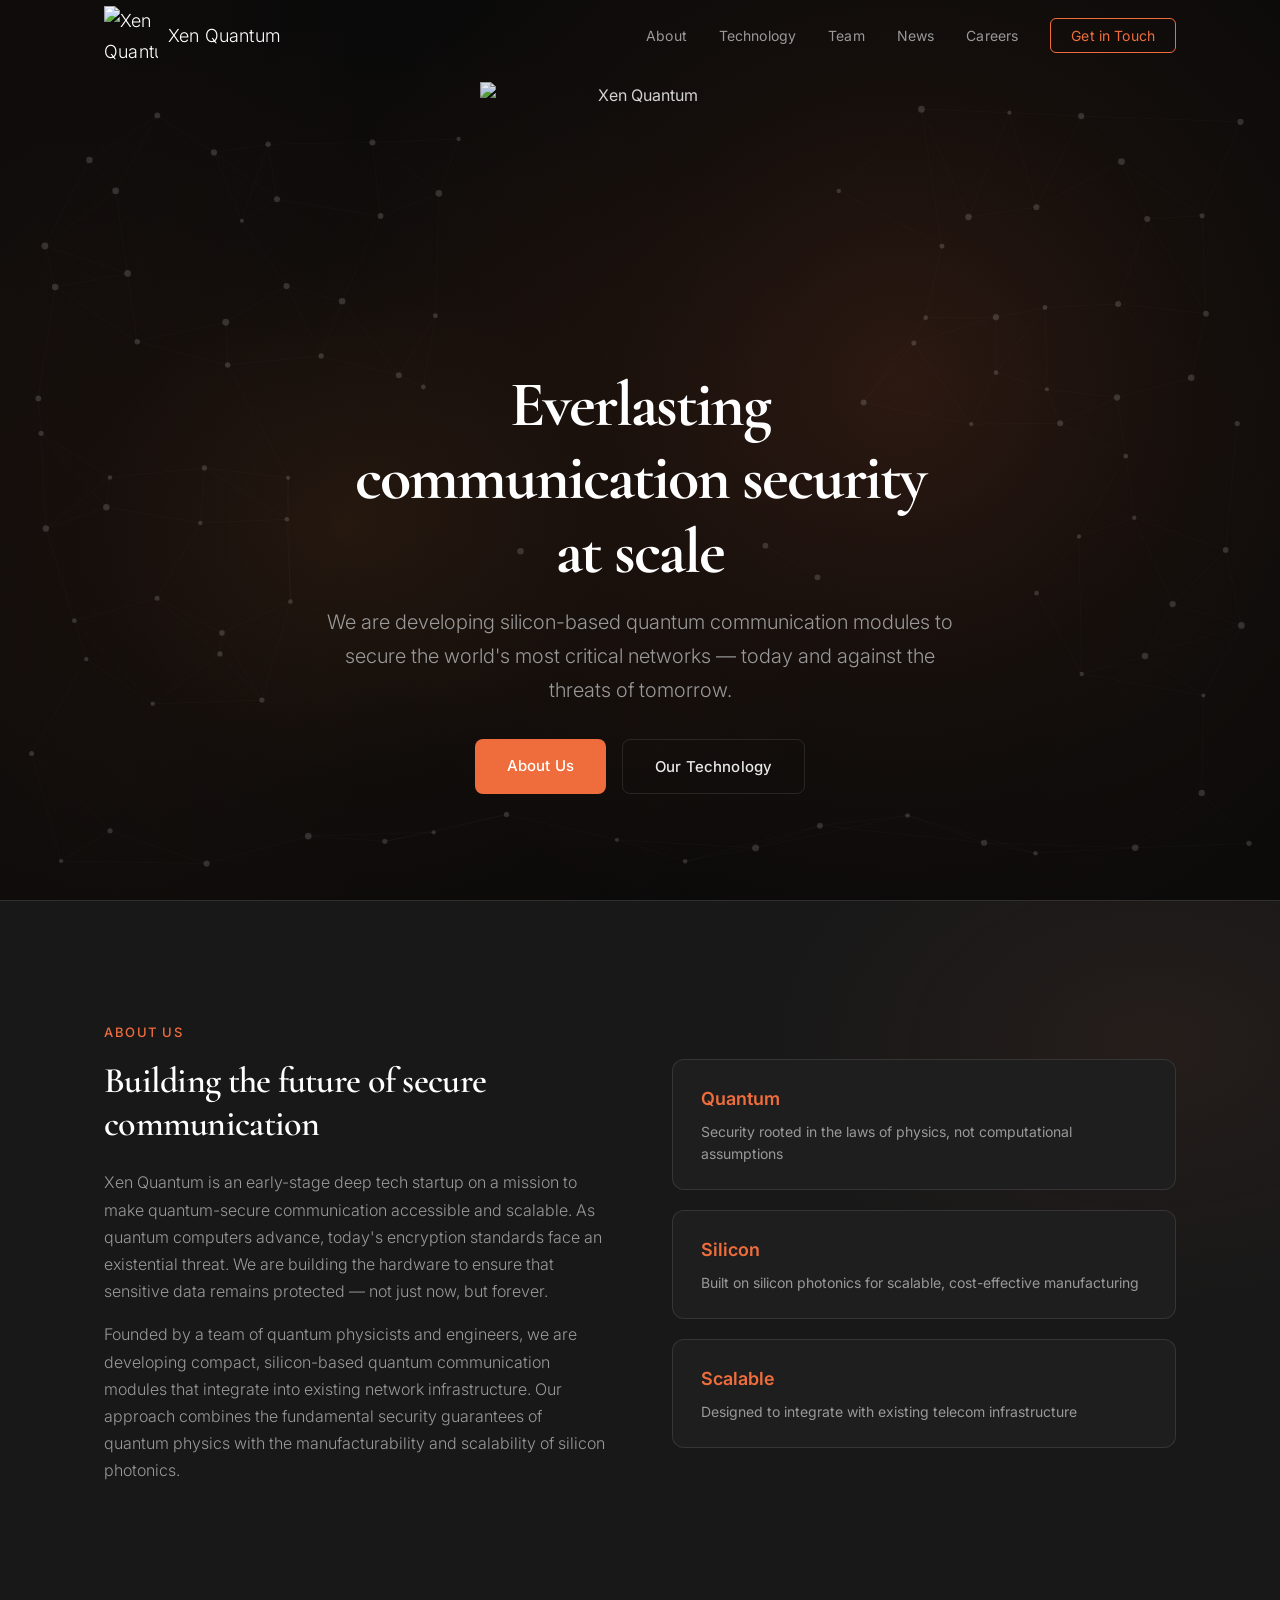
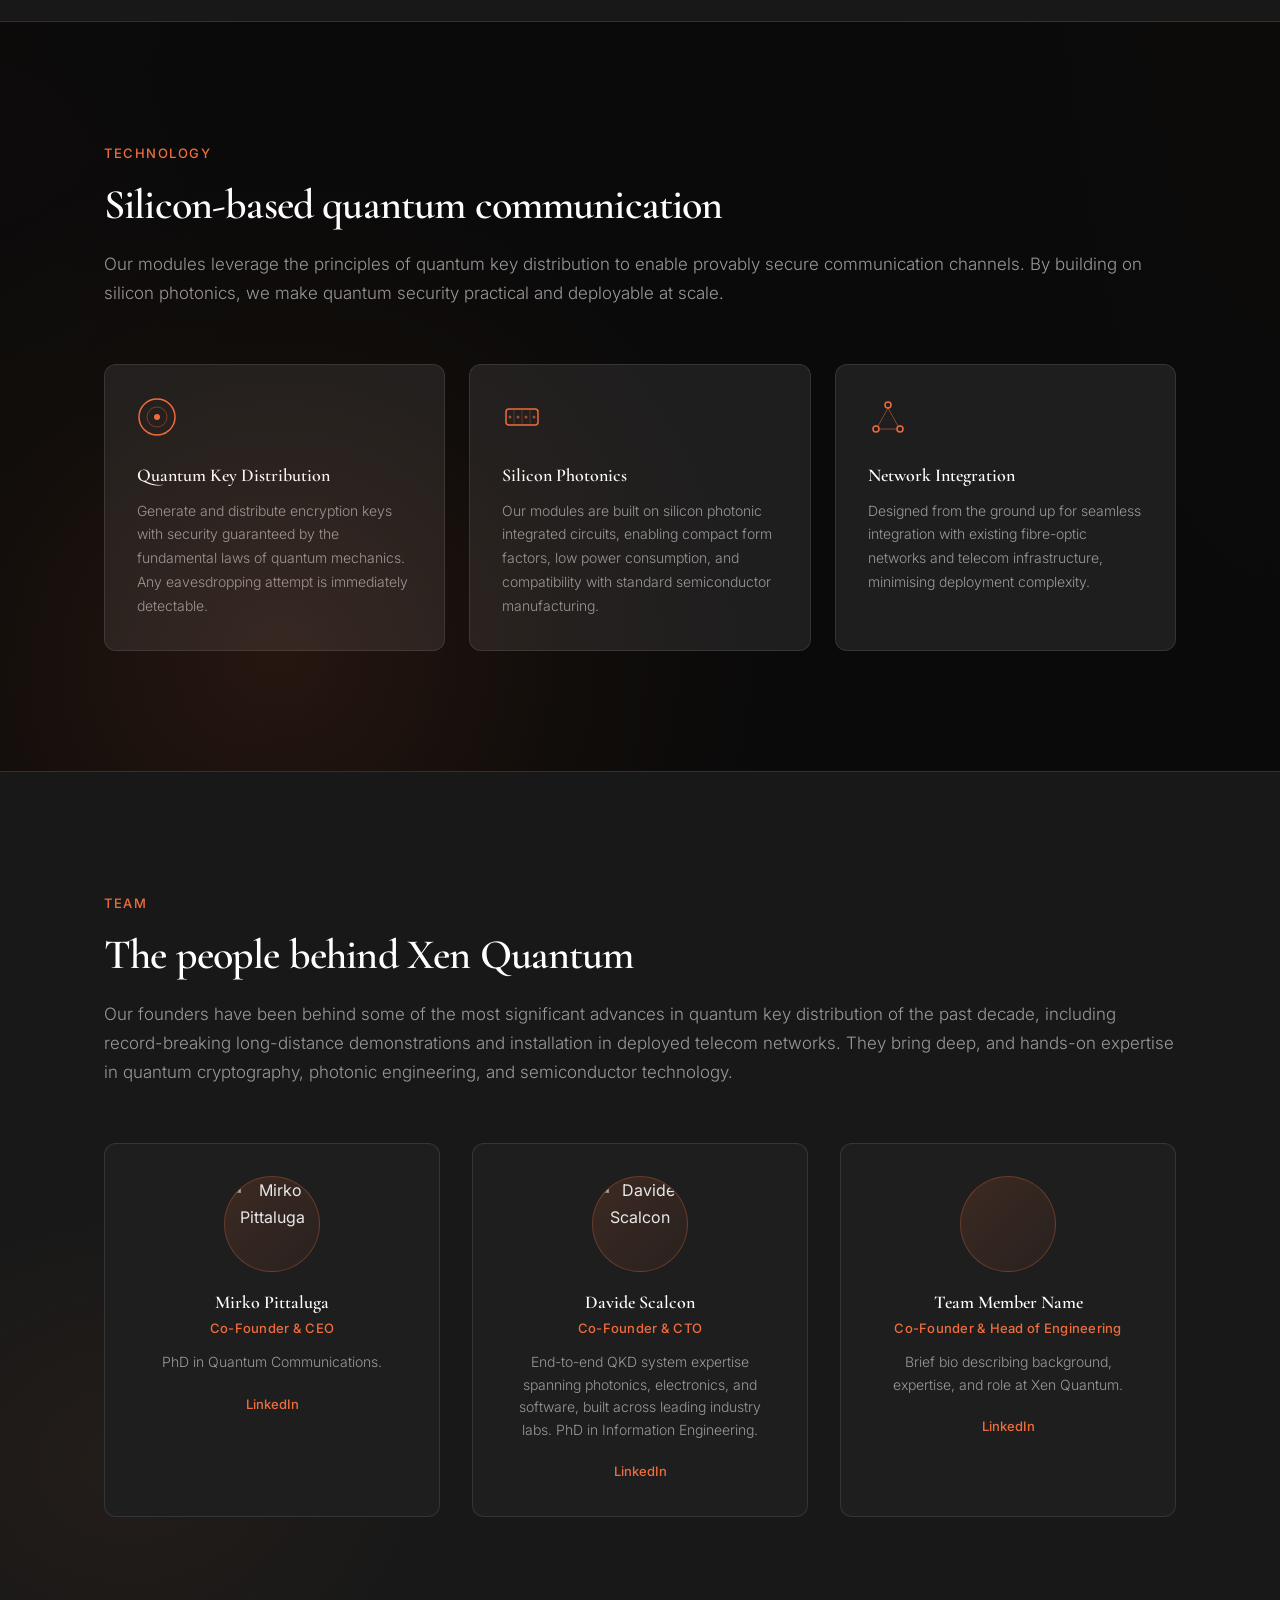
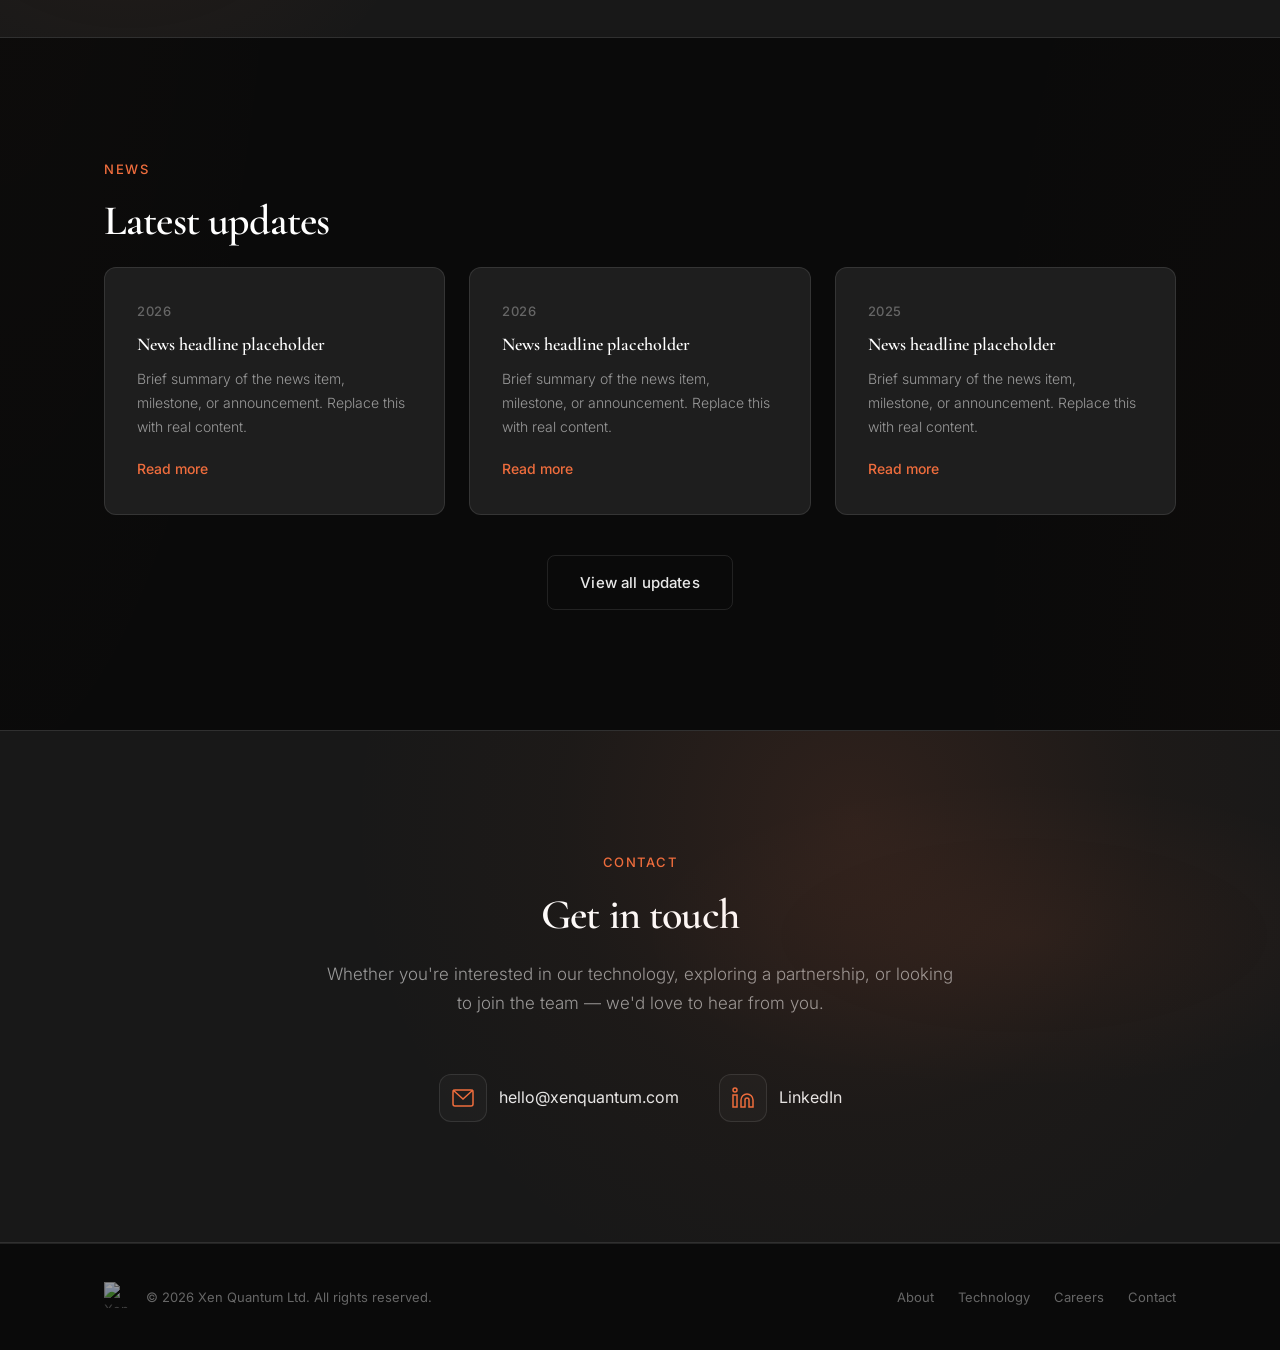
==== index.html @ b0851815 "fixed some minor issues" ====
<!doctype html>
<html lang="en">
<head>
  <meta charset="utf-8">
  <title>Xen Quantum — Everlasting Communication Security at Scale</title>
  <meta name="description" content="Xen Quantum develops silicon-based quantum communication modules for everlasting communication security at scale.">
  <meta name="viewport" content="width=device-width, initial-scale=1">
  <link rel="icon" type="image/png" href="logos/logo-64.png">

  <!-- Fonts -->
  <link rel="preconnect" href="https://fonts.googleapis.com">
  <link rel="preconnect" href="https://fonts.gstatic.com" crossorigin>
  <link href="https://fonts.googleapis.com/css2?family=Cormorant+Garamond:wght@400;500;600;700&family=Inter:wght@300;400;500;600;700&display=swap" rel="stylesheet">

  <!-- Styles -->
  <link href="style.css" rel="stylesheet">
</head>
<body>

  <!-- Grain overlay -->
  <div class="grain-overlay" aria-hidden="true"></div>

  <!-- Navigation -->
  <nav id="navbar">
    <div class="nav-container">
      <a href="#hero" class="nav-logo">
        <picture>
          <source srcset="logos/logo_2-small.webp" type="image/webp">
          <img src="logos/logo_2-small.png" alt="Xen Quantum" class="nav-logo-img" width="54" height="44">
        </picture>
        <span class="nav-logo-text">Xen Quantum</span>
      </a>
      <button class="nav-toggle" aria-label="Toggle menu" aria-expanded="false">
        <span class="nav-toggle-bar"></span>
        <span class="nav-toggle-bar"></span>
        <span class="nav-toggle-bar"></span>
      </button>
      <ul class="nav-links">
        <li><a href="#about">About</a></li>
        <li><a href="#technology">Technology</a></li>
        <li><a href="#team">Team</a></li>
        <li><a href="news/">News</a></li>
        <li><a href="careers/">Careers</a></li>
        <li><a href="contact/" class="nav-cta">Get in Touch</a></li>
      </ul>
    </div>
  </nav>

  <!-- Hero -->
  <section id="hero">
    <div class="hero-glow hero-glow--1"></div>
    <div class="hero-glow hero-glow--2"></div>
    <canvas id="network-canvas"></canvas>
    <div class="container hero-content">
      <picture>
        <source srcset="logos/logo_2-medium.webp" type="image/webp">
        <img src="logos/logo_2-medium.png" alt="Xen Quantum" class="hero-logo" width="320" height="262">
      </picture>
      <h1><span class="hero-line">Everlasting</span><br><span class="hero-line" style="white-space: nowrap;">communication security</span><br><span class="hero-line">at scale</span></h1>
      <p class="hero-subtitle">We are developing silicon-based quantum communication modules to secure the world's most critical networks — today and against the threats of tomorrow.</p>
      <div class="hero-actions">
        <a href="#about" class="btn btn-primary">About Us</a>
        <a href="#technology" class="btn btn-secondary">Our Technology</a>
      </div>
    </div>
  </section>

  <!-- About -->
  <section id="about">
    <div class="container">
      <div class="section-label">About Us</div>
      <div class="about-grid">
        <div class="about-text">
          <h2>Building the future of secure communication</h2>
          <p>Xen Quantum is an early-stage deep tech startup on a mission to make quantum-secure communication accessible and scalable. As quantum computers advance, today's encryption standards face an existential threat. We are building the hardware to ensure that sensitive data remains protected — not just now, but forever.</p>
          <p>Founded by a team of quantum physicists and engineers, we are developing compact, silicon-based quantum communication modules that integrate into existing network infrastructure. Our approach combines the fundamental security guarantees of quantum physics with the manufacturability and scalability of silicon photonics.</p>
        </div>
        <div class="about-highlights">
          <div class="highlight-card">
            <div class="highlight-keyword">Quantum</div>
            <div class="highlight-text">Security rooted in the laws of physics, not computational assumptions</div>
          </div>
          <div class="highlight-card">
            <div class="highlight-keyword">Silicon</div>
            <div class="highlight-text">Built on silicon photonics for scalable, cost-effective manufacturing</div>
          </div>
          <div class="highlight-card">
            <div class="highlight-keyword">Scalable</div>
            <div class="highlight-text">Designed to integrate with existing telecom infrastructure</div>
          </div>
        </div>
      </div>
    </div>
  </section>

  <!-- Technology -->
  <section id="technology">
    <div class="glow glow--tech"></div>
    <div class="container">
      <div class="section-label">Technology</div>
      <h2 class="section-title">Silicon-based quantum communication</h2>
      <p class="section-intro">Our modules leverage the principles of quantum key distribution to enable provably secure communication channels. By building on silicon photonics, we make quantum security practical and deployable at scale.</p>
      <div class="tech-grid">
        <div class="tech-card">
          <div class="tech-icon">
            <svg width="40" height="40" viewBox="0 0 40 40" fill="none" xmlns="http://www.w3.org/2000/svg">
              <circle cx="20" cy="20" r="18" stroke="var(--accent)" stroke-width="1.5"/>
              <circle cx="20" cy="20" r="10" stroke="var(--accent)" stroke-width="1" opacity="0.4"/>
              <circle cx="20" cy="20" r="3" fill="var(--accent)"/>
            </svg>
          </div>
          <h3>Quantum Key Distribution</h3>
          <p>Generate and distribute encryption keys with security guaranteed by the fundamental laws of quantum mechanics. Any eavesdropping attempt is immediately detectable.</p>
        </div>
        <div class="tech-card">
          <div class="tech-icon">
            <svg width="40" height="40" viewBox="0 0 40 40" fill="none" xmlns="http://www.w3.org/2000/svg">
              <rect x="4" y="12" width="32" height="16" rx="3" stroke="var(--accent)" stroke-width="1.5"/>
              <line x1="12" y1="12" x2="12" y2="28" stroke="var(--accent)" stroke-width="1" opacity="0.3"/>
              <line x1="20" y1="12" x2="20" y2="28" stroke="var(--accent)" stroke-width="1" opacity="0.3"/>
              <line x1="28" y1="12" x2="28" y2="28" stroke="var(--accent)" stroke-width="1" opacity="0.3"/>
              <circle cx="8" cy="20" r="1.5" fill="var(--accent)" opacity="0.6"/>
              <circle cx="16" cy="20" r="1.5" fill="var(--accent)" opacity="0.6"/>
              <circle cx="24" cy="20" r="1.5" fill="var(--accent)" opacity="0.6"/>
              <circle cx="32" cy="20" r="1.5" fill="var(--accent)" opacity="0.6"/>
            </svg>
          </div>
          <h3>Silicon Photonics</h3>
          <p>Our modules are built on silicon photonic integrated circuits, enabling compact form factors, low power consumption, and compatibility with standard semiconductor manufacturing.</p>
        </div>
        <div class="tech-card">
          <div class="tech-icon">
            <svg width="40" height="40" viewBox="0 0 40 40" fill="none" xmlns="http://www.w3.org/2000/svg">
              <circle cx="20" cy="8" r="3" stroke="var(--accent)" stroke-width="1.5"/>
              <circle cx="8" cy="32" r="3" stroke="var(--accent)" stroke-width="1.5"/>
              <circle cx="32" cy="32" r="3" stroke="var(--accent)" stroke-width="1.5"/>
              <line x1="20" y1="11" x2="10" y2="29" stroke="var(--accent)" stroke-width="1" opacity="0.5"/>
              <line x1="20" y1="11" x2="30" y2="29" stroke="var(--accent)" stroke-width="1" opacity="0.5"/>
              <line x1="11" y1="32" x2="29" y2="32" stroke="var(--accent)" stroke-width="1" opacity="0.5"/>
            </svg>
          </div>
          <h3>Network Integration</h3>
          <p>Designed from the ground up for seamless integration with existing fibre-optic networks and telecom infrastructure, minimising deployment complexity.</p>
        </div>
      </div>
    </div>
  </section>

  <!-- Team -->
  <section id="team">
    <div class="container">
      <div class="section-label">Team</div>
      <h2 class="section-title">The people behind Xen Quantum</h2>
      <p class="section-intro">Our founders have been behind some of the most significant advances in quantum key distribution of the past decade, including record-breaking long-distance demonstrations and installation in deployed telecom networks. They bring deep, and hands-on expertise in quantum cryptography, photonic engineering, and semiconductor technology.</p>
      <div class="team-grid">
        <!-- PLACEHOLDER: Replace with real team data -->
        <div class="team-card">
          <div class="team-photo-placeholder"><img src="images/team/Pittaluga-Mirko-cropped.jpg" alt="Mirko Pittaluga"></div>
          <h3>Mirko Pittaluga</h3>
          <div class="team-role">Co-Founder &amp; CEO</div>
          <p>PhD in Quantum Communications.</p>
          <a href="https://www.linkedin.com/in/mirko-pittaluga/" class="team-linkedin" target="_blank" rel="noopener" aria-label="LinkedIn profile">LinkedIn</a>
        </div>
        <div class="team-card">
          <div class="team-photo-placeholder"><img src="images/team/Scalcon-Davide-cropped.jpg" alt="Davide Scalcon"></div>
          <h3>Davide Scalcon</h3>
          <div class="team-role">Co-Founder &amp; CTO</div>
          <p>End-to-end QKD system expertise spanning photonics, electronics, and software, built across leading industry labs. PhD in Information Engineering.</p>
          <a href="https://www.linkedin.com/in/davide-scalcon/" class="team-linkedin" target="_blank" rel="noopener" aria-label="LinkedIn profile">LinkedIn</a>
        </div>
        <div class="team-card">
          <div class="team-photo-placeholder"></div>
          <h3>Team Member Name</h3>
          <div class="team-role">Co-Founder &amp; Head of Engineering</div>
          <p>Brief bio describing background, expertise, and role at Xen Quantum.</p>
          <a href="#" class="team-linkedin" target="_blank" rel="noopener" aria-label="LinkedIn profile">LinkedIn</a>
        </div>
      </div>
    </div>
  </section>

  <!-- News -->
  <section id="news">
    <div class="container">
      <div class="section-label">News</div>
      <h2 class="section-title">Latest updates</h2>
      <div class="news-grid">
        <!-- PLACEHOLDER: Replace with real news items -->
        <article class="news-card">
          <div class="news-date">2026</div>
          <h3>News headline placeholder</h3>
          <p>Brief summary of the news item, milestone, or announcement. Replace this with real content.</p>
          <a href="#" class="news-link">Read more</a>
        </article>
        <article class="news-card">
          <div class="news-date">2026</div>
          <h3>News headline placeholder</h3>
          <p>Brief summary of the news item, milestone, or announcement. Replace this with real content.</p>
          <a href="#" class="news-link">Read more</a>
        </article>
        <article class="news-card">
          <div class="news-date">2025</div>
          <h3>News headline placeholder</h3>
          <p>Brief summary of the news item, milestone, or announcement. Replace this with real content.</p>
          <a href="#" class="news-link">Read more</a>
        </article>
      </div>
      <div class="news-cta">
        <a href="news/" class="btn btn-secondary">View all updates</a>
      </div>
    </div>
  </section>

  <!-- Contact -->
  <section id="contact">
    <div class="glow glow--contact"></div>
    <div class="container">
      <div class="section-label">Contact</div>
      <h2 class="section-title"><a href="contact/" style="color: inherit; text-decoration: none;">Get in touch</a></h2>
      <p class="section-intro">Whether you're interested in our technology, exploring a partnership, or looking to join the team — we'd love to hear from you.</p>
      <div class="contact-links">
        <a href="mailto:hello@xenquantum.com" class="contact-item">
          <span class="contact-icon">
            <svg width="24" height="24" viewBox="0 0 24 24" fill="none" xmlns="http://www.w3.org/2000/svg">
              <rect x="2" y="4" width="20" height="16" rx="2" stroke="var(--accent)" stroke-width="1.5"/>
              <path d="M2 4l10 9 10-9" stroke="var(--accent)" stroke-width="1.5" fill="none"/>
            </svg>
          </span>
          <span>hello@xenquantum.com</span>
        </a>
        <a href="https://www.linkedin.com/company/xen-quantum/" target="_blank" rel="noopener" class="contact-item">
          <span class="contact-icon">
            <svg width="24" height="24" viewBox="0 0 24 24" fill="none" xmlns="http://www.w3.org/2000/svg">
              <path d="M16 8a6 6 0 0 1 6 6v7h-4v-7a2 2 0 0 0-4 0v7h-4v-7a6 6 0 0 1 6-6z" stroke="var(--accent)" stroke-width="1.5" fill="none"/>
              <rect x="2" y="9" width="4" height="12" stroke="var(--accent)" stroke-width="1.5" fill="none"/>
              <circle cx="4" cy="4" r="2" stroke="var(--accent)" stroke-width="1.5" fill="none"/>
            </svg>
          </span>
          <span>LinkedIn</span>
        </a>
      </div>
    </div>
  </section>

  <!-- Footer -->
  <footer>
    <div class="container footer-container">
      <div class="footer-left">
        <picture>
          <source srcset="logos/logo_2-small.webp" type="image/webp">
          <img src="logos/logo_2-small.png" alt="Xen Quantum" class="footer-logo" loading="lazy" width="40" height="33">
        </picture>
        <span>&copy; 2026 Xen Quantum Ltd. All rights reserved.</span>
      </div>
      <div class="footer-right">
        <a href="#about">About</a>
        <a href="#technology">Technology</a>
        <a href="careers/">Careers</a>
        <a href="contact/">Contact</a>
      </div>
    </div>
  </footer>

  <script src="script.js"></script>
</body>
</html>
---- style.css ----
/* ============================================================
   Xen Quantum — Stylesheet
   Dark theme with orange/okra accents
   ============================================================ */

/* --- Custom Properties --- */
:root {
  --bg: #0a0a0a;
  --bg-subtle: #181818;
  --bg-card: #1e1e1e;
  --bg-card-hover: #242424;
  --text: #e8e8e8;
  --text-muted: #999999;
  --text-dim: #666666;
  --accent: #EF6D3D;
  --accent-hover: #f4845f;
  --accent-glow: rgba(239, 109, 61, 0.15);
  --accent-glow-strong: rgba(239, 109, 61, 0.25);
  --border: rgba(255, 255, 255, 0.10);
  --border-accent: rgba(239, 109, 61, 0.3);
  --font: 'Inter', -apple-system, BlinkMacSystemFont, 'Segoe UI', sans-serif;
  --font-display: 'Cormorant Garamond', 'Georgia', serif;
  --nav-height: 72px;
  --container-width: 1120px;
  --section-padding: 120px;
  --transition: 0.3s ease;
}

/* --- Reset --- */
*, *::before, *::after {
  margin: 0;
  padding: 0;
  box-sizing: border-box;
}

html {
  scroll-behavior: smooth;
  scroll-padding-top: var(--nav-height);
  -webkit-font-smoothing: antialiased;
  -moz-osx-font-smoothing: grayscale;
  background-color: var(--bg);
}

body {
  font-family: var(--font);
  font-size: 16px;
  line-height: 1.7;
  color: var(--text);
  background-color: var(--bg);
  overflow-x: hidden;
  min-height: 100vh;
  display: flex;
  flex-direction: column;
  /* Ambient orange/okra tinted background washes */
  background-image:
    radial-gradient(ellipse 50% 60% at 0% 10%, rgba(239, 109, 61, 0.03) 0%, transparent 60%),
    radial-gradient(ellipse 50% 50% at 100% 30%, rgba(200, 100, 40, 0.02) 0%, transparent 50%),
    radial-gradient(ellipse 50% 60% at 0% 60%, rgba(239, 130, 70, 0.018) 0%, transparent 50%),
    radial-gradient(ellipse 50% 50% at 100% 85%, rgba(180, 80, 30, 0.02   ) 0%, transparent 50%);
}

/* Film grain overlay — tiled noise texture (replaces expensive SVG feTurbulence) */
.grain-overlay {
  position: fixed;
  top: 0;
  left: 0;
  width: 100%;
  height: 100%;
  background: url(bgs/noise.png) repeat;
  opacity: 0.04;
  pointer-events: none;
  z-index: 9999;
  will-change: transform;
}

img {
  max-width: 100%;
  height: auto;
  display: block;
}

a {
  color: var(--accent);
  text-decoration: none;
  transition: color var(--transition);
}
a:hover {
  color: var(--accent-hover);
}

h1, h2, h3, h4, h5, h6 {
  font-family: var(--font-display);
  font-weight: 600;
  line-height: 1.2;
  color: #ffffff;
}

/* --- Container --- */
.container {
  width: 100%;
  max-width: var(--container-width);
  margin: 0 auto;
  padding: 0 24px;
}

/* --- Navigation --- */
#navbar {
  position: fixed;
  top: 0;
  left: 0;
  right: 0;
  z-index: 10000;
  height: var(--nav-height);
  transition: background-color var(--transition), box-shadow var(--transition);
}
#navbar.scrolled {
  background-color: rgba(10, 10, 10, 0.93);
  z-index: 10000;
  box-shadow: 0 1px 0 var(--border);
}

.nav-container {
  max-width: var(--container-width);
  margin: 0 auto;
  padding: 0 24px;
  height: 100%;
  display: flex;
  align-items: center;
  justify-content: space-between;
}

.nav-logo {
  display: flex;
  align-items: center;
  gap: 10px;
  color: #ffffff;
  font-family: var(--font-display);
  font-weight: 600;
  font-size: 20px;
  text-decoration: none;
  flex-shrink: 0;
  letter-spacing: 0.01em;
}
.nav-logo:hover {
  color: #ffffff;
}
.nav-logo-img {
  width: 54px;
  height: 54px;
  object-fit: contain;
  position: relative;
  top: -3px;
}

.nav-logo {
  display: flex;
  align-items: center;
  gap: 10px;
  color: #ffffff;
  font-family: var(--font);
  font-weight: 300;
  font-size: 18px;
  text-decoration: none;
  flex-shrink: 0;
  letter-spacing: 0.01em;
}

.nav-links {
  list-style: none;
  display: flex;
  align-items: center;
  gap: 32px;
}
.nav-links a {
  color: var(--text-muted);
  font-size: 14px;
  font-weight: 400;
  text-decoration: none;
  transition: color var(--transition);
  letter-spacing: 0.01em;
}
.nav-links a:hover {
  color: #ffffff;
}
.nav-links a.active {
  color: #ffffff;
}

.nav-cta {
  padding: 8px 20px;
  border: 1px solid var(--accent);
  border-radius: 6px;
  color: var(--accent) !important;
  font-weight: 500;
}
.nav-cta:hover {
  background-color: var(--accent);
  color: #ffffff !important;
}

/* Hamburger */
.nav-toggle {
  display: none;
  flex-direction: column;
  justify-content: center;
  gap: 5px;
  background: none;
  border: none;
  cursor: pointer;
  padding: 8px;
  z-index: 10001;
}
.nav-toggle-bar {
  display: block;
  width: 24px;
  height: 2px;
  background-color: #ffffff;
  border-radius: 2px;
  transition: transform var(--transition), opacity var(--transition);
}
.nav-toggle.open .nav-toggle-bar:nth-child(1) {
  transform: translateY(7px) rotate(45deg);
}
.nav-toggle.open .nav-toggle-bar:nth-child(2) {
  opacity: 0;
}
.nav-toggle.open .nav-toggle-bar:nth-child(3) {
  transform: translateY(-7px) rotate(-45deg);
}

/* --- Hero Section --- */
#hero {
  position: relative;
  min-height: 100vh;
  display: flex;
  align-items: center;
  justify-content: center;
  text-align: center;
  padding: 40px 24px 80px;
  overflow: hidden;
}

.hero-glow {
  position: absolute;
  border-radius: 50%;
  pointer-events: none;
}
.hero-glow--1 {
  width: 1400px;
  height: 1400px;
  background: radial-gradient(circle, rgba(239, 109, 61, 0.15) 0%, rgba(200, 90, 40, 0.06) 30%, transparent 60%);
  top: -35%;
  right: -25%;
}
.hero-glow--2 {
  width: 1200px;
  height: 1200px;
  background: radial-gradient(circle, rgba(220, 120, 50, 0.12) 0%, rgba(180, 80, 30, 0.04) 30%, transparent 60%);
  bottom: -25%;
  left: -20%;
}

.hero-content {
  position: relative;
  z-index: 1;
  pointer-events: none;
}

.hero-content a,
.hero-content button {
  pointer-events: auto;
}

.hero-content picture {
  display: block;
  margin-top: 16px;
  margin-bottom: 24px;
}

.hero-logo {
  width: 320px;
  height: auto;
  margin: 0 auto 4px;
  object-fit: contain;
  opacity: 0.9;
  display: block;
}

#network-canvas {
  position: absolute;
  top: 0;
  left: 0;
  width: 100%;
  height: 100%;
  z-index: 0;
  pointer-events: auto;
}

#hero h1 {
  font-size: clamp(36px, 5vw, 64px);
  font-weight: 700;
  line-height: 1.15;
  letter-spacing: -0.03em;
  margin-top: 0px;
  margin-bottom: 16px;
}

.hero-subtitle {
  font-size: clamp(16px, 1.8vw, 20px);
  color: var(--text-muted);
  max-width: 640px;
  margin: 0 auto 32px;
  line-height: 1.7;
  font-weight: 300;
}

.hero-actions {
  display: flex;
  gap: 16px;
  justify-content: center;
  flex-wrap: wrap;
}

/* --- Buttons --- */
.btn {
  display: inline-block;
  padding: 14px 32px;
  font-size: 15px;
  font-weight: 500;
  font-family: var(--font);
  border-radius: 8px;
  cursor: pointer;
  transition: all var(--transition);
  text-decoration: none;
  border: none;
  letter-spacing: 0.01em;
}

.btn-primary {
  background-color: var(--accent);
  color: #ffffff;
}
.btn-primary:hover {
  background-color: var(--accent-hover);
  color: #ffffff;
  transform: translateY(-1px);
  box-shadow: 0 8px 24px rgba(239, 109, 61, 0.25);
}

.btn-secondary {
  background-color: transparent;
  color: var(--text);
  border: 1px solid var(--border);
}
.btn-secondary:hover {
  border-color: rgba(255, 255, 255, 0.25);
  color: #ffffff;
  transform: translateY(-1px);
}

.btn-outline {
  background-color: transparent;
  color: var(--accent);
  border: 1px solid var(--border-accent);
  padding: 10px 24px;
  font-size: 14px;
}
.btn-outline:hover {
  background-color: var(--accent-glow);
  color: var(--accent-hover);
}

/* --- Sections --- */
section {
  position: relative;
  padding: var(--section-padding) 0;
  overflow: hidden;
}

.section-label {
  font-size: 13px;
  font-weight: 500;
  color: var(--accent);
  text-transform: uppercase;
  letter-spacing: 0.12em;
  margin-bottom: 16px;
}

.section-title {
  font-size: clamp(28px, 3.5vw, 42px);
  font-weight: 600;
  margin-bottom: 20px;
  letter-spacing: -0.02em;
}

.section-intro {
  font-size: 17px;
  color: var(--text-muted);
  max-width: 640px;
  line-height: 1.7;
  margin-bottom: 56px;
  font-weight: 300;
}

/* --- Background Glows --- */
.glow {
  position: absolute;
  border-radius: 50%;
  pointer-events: none;
  z-index: 0;
}
.glow--tech {
  width: 1200px;
  height: 1200px;
  background: radial-gradient(circle, rgba(239, 109, 61, 0.12) 0%, rgba(180, 80, 30, 0.04) 35%, transparent 60%);
  top: 5%;
  left: -25%;
}
.glow--careers {
  width: 1100px;
  height: 1100px;
  background: radial-gradient(circle, rgba(220, 110, 50, 0.10) 0%, rgba(200, 90, 40, 0.03) 35%, transparent 60%);
  top: -15%;
  right: -20%;
}
.glow--contact {
  width: 1200px;
  height: 1200px;
  background: radial-gradient(circle, rgba(239, 109, 61, 0.11) 0%, rgba(180, 80, 30, 0.03) 35%, transparent 60%);
  bottom: -35%;
  left: 20%;
}

/* --- About Section --- */
#about {
  background-color: var(--bg-subtle);
  background-image: radial-gradient(ellipse 50% 60% at 90% 20%, rgba(239, 109, 61, 0.06) 0%, transparent 60%);
  border-top: 1px solid var(--border);
  border-bottom: 1px solid var(--border);
}

.about-grid {
  display: grid;
  grid-template-columns: 1fr 1fr;
  gap: 64px;
  align-items: start;
}

.about-text h2 {
  font-size: clamp(24px, 3vw, 36px);
  margin-bottom: 24px;
  letter-spacing: -0.02em;
}
.about-text p {
  color: var(--text-muted);
  margin-bottom: 16px;
  font-weight: 300;
}

.about-highlights {
  display: flex;
  flex-direction: column;
  gap: 20px;
}

.highlight-card {
  background: var(--bg-card);
  border: 1px solid var(--border);
  border-radius: 12px;
  padding: 24px 28px;
  transition: border-color var(--transition);
}
.highlight-card:hover {
  border-color: var(--border-accent);
}

.highlight-keyword {
  font-size: 18px;
  font-weight: 600;
  color: var(--accent);
  margin-bottom: 6px;
}
.highlight-text {
  font-size: 14px;
  color: var(--text-muted);
  line-height: 1.6;
}

/* --- Technology Section --- */
.tech-grid {
  display: grid;
  grid-template-columns: repeat(3, 1fr);
  gap: 24px;
}

.tech-card {
  background: var(--bg-card);
  border: 1px solid var(--border);
  border-radius: 12px;
  padding: 32px;
  transition: border-color 0.15s ease-in, transform 0.15s ease-in;
}
.tech-card:hover {
  border-color: var(--border-accent);
  transform: translateY(-2px);
  transition: border-color 0.3s ease, transform 0.3s ease;
}

.tech-icon {
  margin-bottom: 20px;
}

.tech-card h3 {
  font-size: 18px;
  font-weight: 600;
  margin-bottom: 12px;
}
.tech-card p {
  font-size: 14px;
  color: var(--text-muted);
  line-height: 1.7;
  font-weight: 300;
}

/* --- Team Section --- */
#team {
  background-color: var(--bg-subtle);
  background-image: radial-gradient(ellipse 40% 50% at 10% 80%, rgba(220, 110, 50, 0.06) 0%, transparent 60%);
  border-top: 1px solid var(--border);
  border-bottom: 1px solid var(--border);
}

#team .section-intro,
#technology .section-intro {
  max-width: 100%;
}

.team-grid {
  display: grid;
  grid-template-columns: repeat(3, 1fr);
  gap: 32px;
}

.team-card {
  background: var(--bg-card);
  border: 1px solid var(--border);
  border-radius: 12px;
  padding: 32px;
  text-align: center;
  transition: border-color var(--transition);
}
.team-card:hover {
  border-color: var(--border-accent);
}

.team-photo-placeholder {
  width: 96px;
  height: 96px;
  border-radius: 50%;
  background: linear-gradient(135deg, rgba(239, 109, 61, 0.15), rgba(239, 109, 61, 0.05));
  border: 1px solid var(--border-accent);
  margin: 0 auto 20px;
  overflow: hidden;
}

.team-photo-placeholder img {
  width: 100%;
  height: 100%;
  object-fit: cover;
}

.team-card h3 {
  font-size: 18px;
  font-weight: 600;
  margin-bottom: 4px;
}

.team-role {
  font-size: 13px;
  color: var(--accent);
  font-weight: 500;
  margin-bottom: 12px;
  letter-spacing: 0.02em;
}

.team-card p {
  font-size: 14px;
  color: var(--text-muted);
  line-height: 1.6;
  margin-bottom: 16px;
  font-weight: 300;
}

.team-linkedin {
  font-size: 13px;
  font-weight: 500;
}

/* --- Careers Section --- */
.careers-list {
  display: flex;
  flex-direction: column;
  gap: 20px;
  margin-bottom: 40px;
}

.career-card {
  background: var(--bg-card);
  border: 1px solid var(--border);
  border-radius: 12px;
  padding: 32px;
  transition: border-color var(--transition);
}
.career-card:hover {
  border-color: var(--border-accent);
}

.career-header {
  display: flex;
  align-items: center;
  gap: 16px;
  margin-bottom: 16px;
  flex-wrap: wrap;
}
.career-header h3 {
  font-size: 20px;
  font-weight: 600;
  margin: 0;
}

.career-tag {
  font-size: 12px;
  font-weight: 500;
  color: var(--accent);
  background: var(--accent-glow);
  padding: 4px 12px;
  border-radius: 100px;
  letter-spacing: 0.03em;
}

.career-card p {
  font-size: 15px;
  color: var(--text-muted);
  line-height: 1.7;
  margin-bottom: 20px;
  font-weight: 300;
}

.careers-cta {
  padding-top: 8px;
}
.careers-cta p {
  font-size: 15px;
  color: var(--text-muted);
}

/* --- News Section --- */
.news-grid {
  display: grid;
  grid-template-columns: repeat(3, 1fr);
  gap: 24px;
}

.news-grid--stacked {
  grid-template-columns: 1fr;
  gap: 20px;
}
.news-grid--stacked .news-card {
  display: flex;
  align-items: baseline;
  gap: 24px;
  padding: 24px 32px;
}
.news-grid--stacked .news-date {
  flex-shrink: 0;
  min-width: 80px;
  margin-bottom: 0;
}
.news-grid--stacked .news-card h3 {
  flex-shrink: 0;
  min-width: 240px;
  margin-bottom: 0;
}
.news-grid--stacked .news-card p {
  flex: 1;
  margin-bottom: 0;
}
.news-grid--stacked .news-link {
  flex-shrink: 0;
}

@media (max-width: 768px) {
  .news-grid--stacked .news-card {
    flex-direction: column;
    gap: 8px;
  }
  .news-grid--stacked .news-card h3 {
    min-width: 0;
  }
}

.news-card {
  background: var(--bg-card);
  border: 1px solid var(--border);
  border-radius: 12px;
  padding: 32px;
  transition: border-color var(--transition), transform var(--transition);
}
.news-card:hover {
  border-color: var(--border-accent);
  transform: translateY(-2px);
}

.news-date {
  font-size: 13px;
  color: var(--text-dim);
  font-weight: 500;
  margin-bottom: 12px;
  letter-spacing: 0.04em;
}
.news-card h3 {
  font-size: 18px;
  font-weight: 600;
  margin-bottom: 12px;
}
.news-card p {
  font-size: 14px;
  color: var(--text-muted);
  line-height: 1.7;
  margin-bottom: 16px;
  font-weight: 300;
}
.news-link {
  font-size: 14px;
  font-weight: 500;
}

/* News CTA on landing page */
.news-cta {
  margin-top: 40px;
  text-align: center;
}

/* --- Contact Section --- */
#contact {
  text-align: center;
  background-color: var(--bg-subtle);
  background-image: radial-gradient(ellipse 50% 50% at 80% 40%, rgba(239, 109, 61, 0.06) 0%, transparent 60%);
  border-top: 1px solid var(--border);
  border-bottom: 1px solid var(--border);
}
#contact .section-intro {
  margin-left: auto;
  margin-right: auto;
}

#contact-info {
  padding-top: 8px;
  padding-bottom: 8px;
}

#locations {
  padding-top: 48px;
}

.contact-links {
  display: flex;
  justify-content: center;
  gap: 40px;
  flex-wrap: wrap;
}

.contact-item {
  display: flex;
  align-items: center;
  gap: 12px;
  color: var(--text);
  font-size: 16px;
  font-weight: 400;
  text-decoration: none;
  transition: color var(--transition);
}
.contact-item:hover {
  color: var(--accent);
}

.contact-icon {
  display: flex;
  align-items: center;
  justify-content: center;
  width: 48px;
  height: 48px;
  background: var(--bg-card);
  border: 1px solid var(--border);
  border-radius: 12px;
  flex-shrink: 0;
  transition: border-color var(--transition);
}
.contact-item:hover .contact-icon {
  border-color: var(--border-accent);
}

/* --- Locations --- */
.locations-grid {
  display: grid;
  grid-template-columns: repeat(2, 1fr);
  gap: 32px;
  margin-top: 48px;
}
.location-card {
  background: var(--bg-card);
  border: 1px solid var(--border);
  border-radius: 16px;
  padding: 32px;
  transition: border-color var(--transition);
}
.location-card:hover {
  border-color: var(--border-accent);
}
.location-card h3 {
  font-family: var(--font-display);
  font-size: 1.5rem;
  margin-bottom: 12px;
  color: var(--text);
}
.location-address {
  color: var(--text-muted);
  font-size: 0.95rem;
  line-height: 1.7;
  margin-bottom: 20px;
}
.location-map {
  margin-bottom: 16px;
  border-radius: 8px;
  overflow: hidden;
  line-height: 0;
}
.location-map iframe {
  display: block;
  width: 100%;
}
.map-placeholder {
  display: flex;
  flex-direction: column;
  align-items: center;
  justify-content: center;
  gap: 12px;
  width: 100%;
  height: 280px;
  background: var(--bg-card);
  border: 1px solid var(--border);
  border-radius: 8px;
  cursor: pointer;
  color: var(--text-muted);
  font-size: 14px;
  font-family: var(--font);
  transition: border-color var(--transition), color var(--transition);
}
.map-placeholder:hover {
  border-color: var(--border-accent);
  color: var(--text);
}
.location-link {
  display: inline-block;
  color: var(--accent);
  font-size: 0.9rem;
  font-weight: 500;
  text-decoration: none;
  transition: opacity var(--transition);
}
.location-link:hover {
  opacity: 0.8;
}

@media (max-width: 768px) {
  .locations-grid {
    grid-template-columns: 1fr;
  }
}

/* --- Footer --- */
footer {
  margin-top: auto;
  background-color: var(--bg);
  border-top: 1px solid var(--border);
  padding: 40px 0;
}

.footer-container {
  display: flex;
  align-items: center;
  justify-content: space-between;
  flex-wrap: wrap;
  gap: 24px;
}

.footer-left {
  display: flex;
  align-items: center;
  gap: 16px;
  font-size: 13px;
  color: var(--text-dim);
}
.footer-logo {
  width: 26px;
  height: 26px;
  object-fit: contain;
  opacity: 0.6;
  position: relative;
  top: -2px;
}

.footer-right {
  display: flex;
  gap: 24px;
}
.footer-right a {
  font-size: 13px;
  color: var(--text-dim);
  text-decoration: none;
  transition: color var(--transition);
}
.footer-right a:hover {
  color: var(--text);
}

/* ============================================================
   Sub-pages (Careers, Privacy, etc.)
   ============================================================ */

/* Page hero — used on standalone pages instead of the main hero */
.page-hero {
  padding-top: calc(var(--nav-height) + 80px);
  padding-bottom: 0;
}

#positions {
  padding-top: 0;
}

#all-news {
  padding-top: 24px;
}

/* Prose content — long-form text pages like privacy notice */
.prose-section {
  padding-top: 0;
  padding-bottom: var(--section-padding);
}
.prose-section ~ .prose-section,
.page-hero + .prose-section {
  margin-top: -32px;
}
.prose {
  max-width: var(--container-width);
}
.prose h2 {
  font-family: var(--font-display);
  font-size: 1.5rem;
  margin-top: 48px;
  margin-bottom: 16px;
  color: var(--text);
}
.prose p {
  color: var(--text-muted);
  margin-bottom: 16px;
  font-weight: 300;
  line-height: 1.8;
}
.prose a {
  color: var(--accent);
  text-decoration: none;
  transition: opacity var(--transition);
}
.prose a:hover {
  opacity: 0.8;
}
.prose ul {
  color: var(--text-muted);
  margin-bottom: 16px;
  padding-left: 24px;
  font-weight: 300;
  line-height: 1.8;
}
.prose li {
  margin-bottom: 6px;
}
.prose strong {
  color: var(--text);
  font-weight: 500;
}

/* Privacy link under careers CTA */
.careers-privacy-link {
  margin-top: 8px;
  font-size: 13px;
  color: var(--text-dim);
}

/* Page-level glow wrapper — sits behind content, not clipped by sections */
.page-glow-wrapper {
  position: fixed;
  top: 0;
  left: 0;
  width: 100%;
  height: 100%;
  pointer-events: none;
  z-index: 0;
  overflow: visible;
}
.page-glow-wrapper .glow {
  position: absolute;
}

/* ============================================================
   Responsive
   ============================================================ */
@media (max-width: 900px) {
  :root {
    --section-padding: 80px;
  }

  .about-grid {
    grid-template-columns: 1fr;
    gap: 40px;
  }

  .tech-grid,
  .news-grid {
    grid-template-columns: 1fr;
    gap: 16px;
  }

  .team-grid {
    grid-template-columns: repeat(2, 1fr);
    gap: 20px;
  }
}

@media (max-width: 768px) {
  /* Mobile nav */
  .nav-toggle {
    display: flex;
  }

  #network-canvas {
    display: none;
  }

  .nav-links {
    position: fixed;
    top: 0;
    right: 0;
    width: 280px;
    height: 100vh;
    background-color: rgba(16, 16, 16, 0.98);
    z-index: 10000;
    flex-direction: column;
    align-items: flex-start;
    padding: 100px 32px 40px;
    gap: 8px;
    transform: translateX(100%);
    transition: transform 0.35s ease;
    border-left: 1px solid var(--border);
  }
  .nav-links.open {
    transform: translateX(0);
  }
  .nav-links a {
    font-size: 16px;
    padding: 10px 0;
    display: block;
    width: 100%;
  }
  .nav-cta {
    margin-top: 16px;
    text-align: center;
    padding: 12px 24px !important;
  }

  .team-grid {
    grid-template-columns: 1fr;
  }

  .hero-logo {
    width: 200px;
    height: 200px;
    margin-bottom: 24px;
  }

  .footer-container {
    flex-direction: column;
    text-align: center;
  }
  .footer-left {
    flex-direction: column;
    gap: 8px;
  }
}

@media (max-width: 480px) {
  :root {
    --section-padding: 64px;
  }

  .hero-actions {
    flex-direction: column;
    align-items: center;
  }
  .hero-actions .btn {
    width: 100%;
    max-width: 280px;
    text-align: center;
  }
}
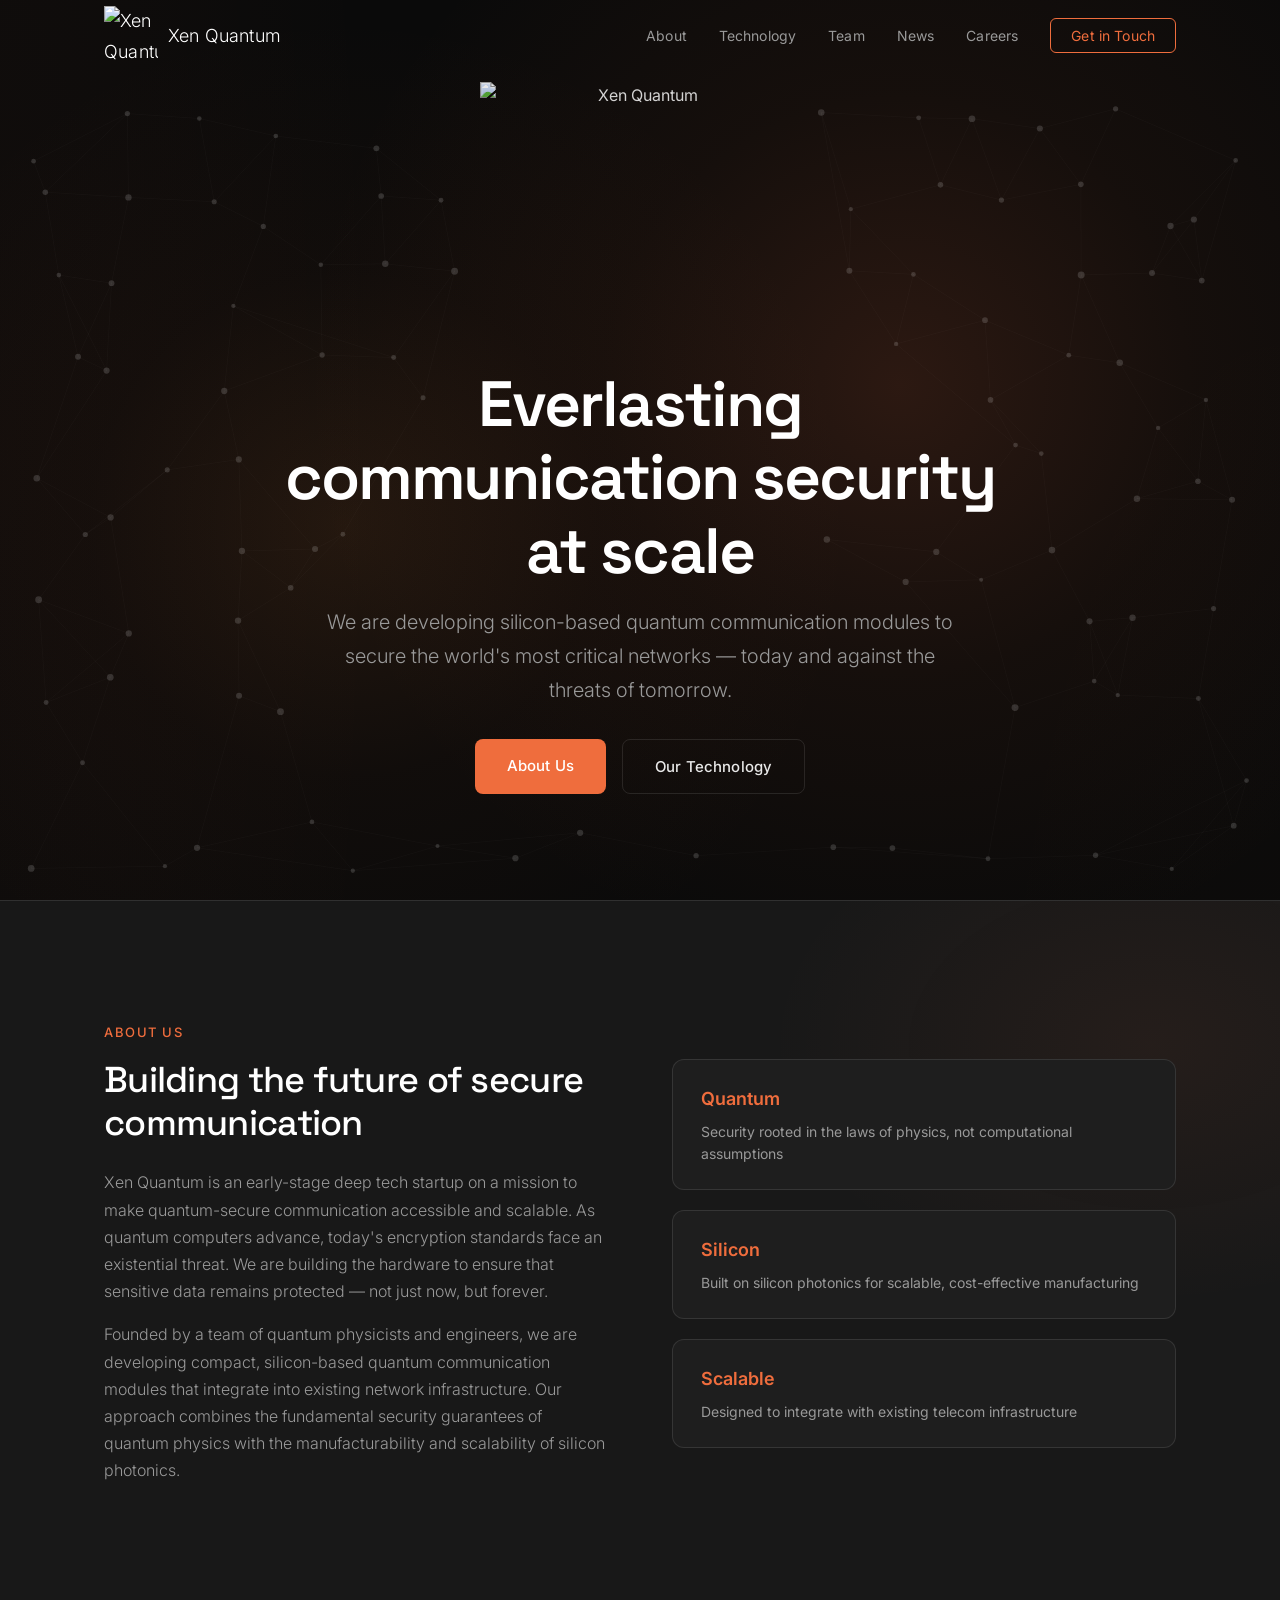
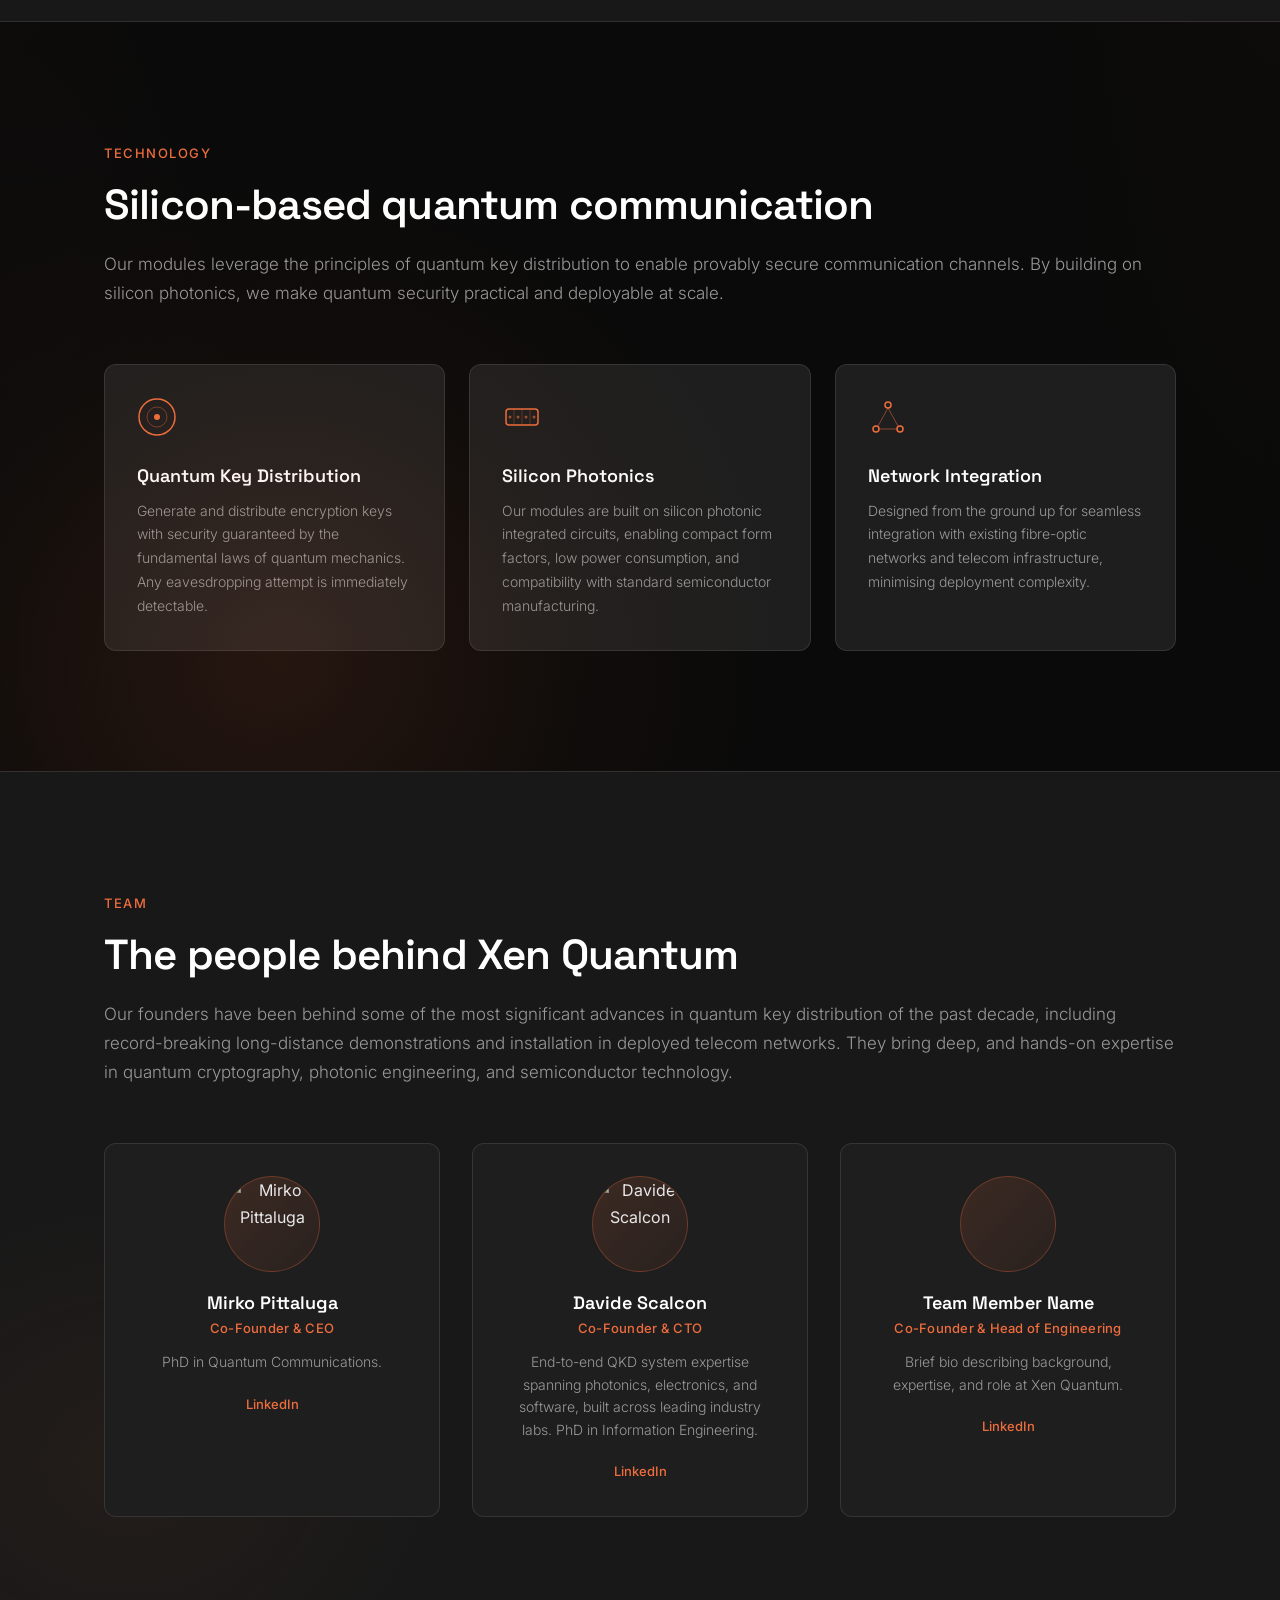
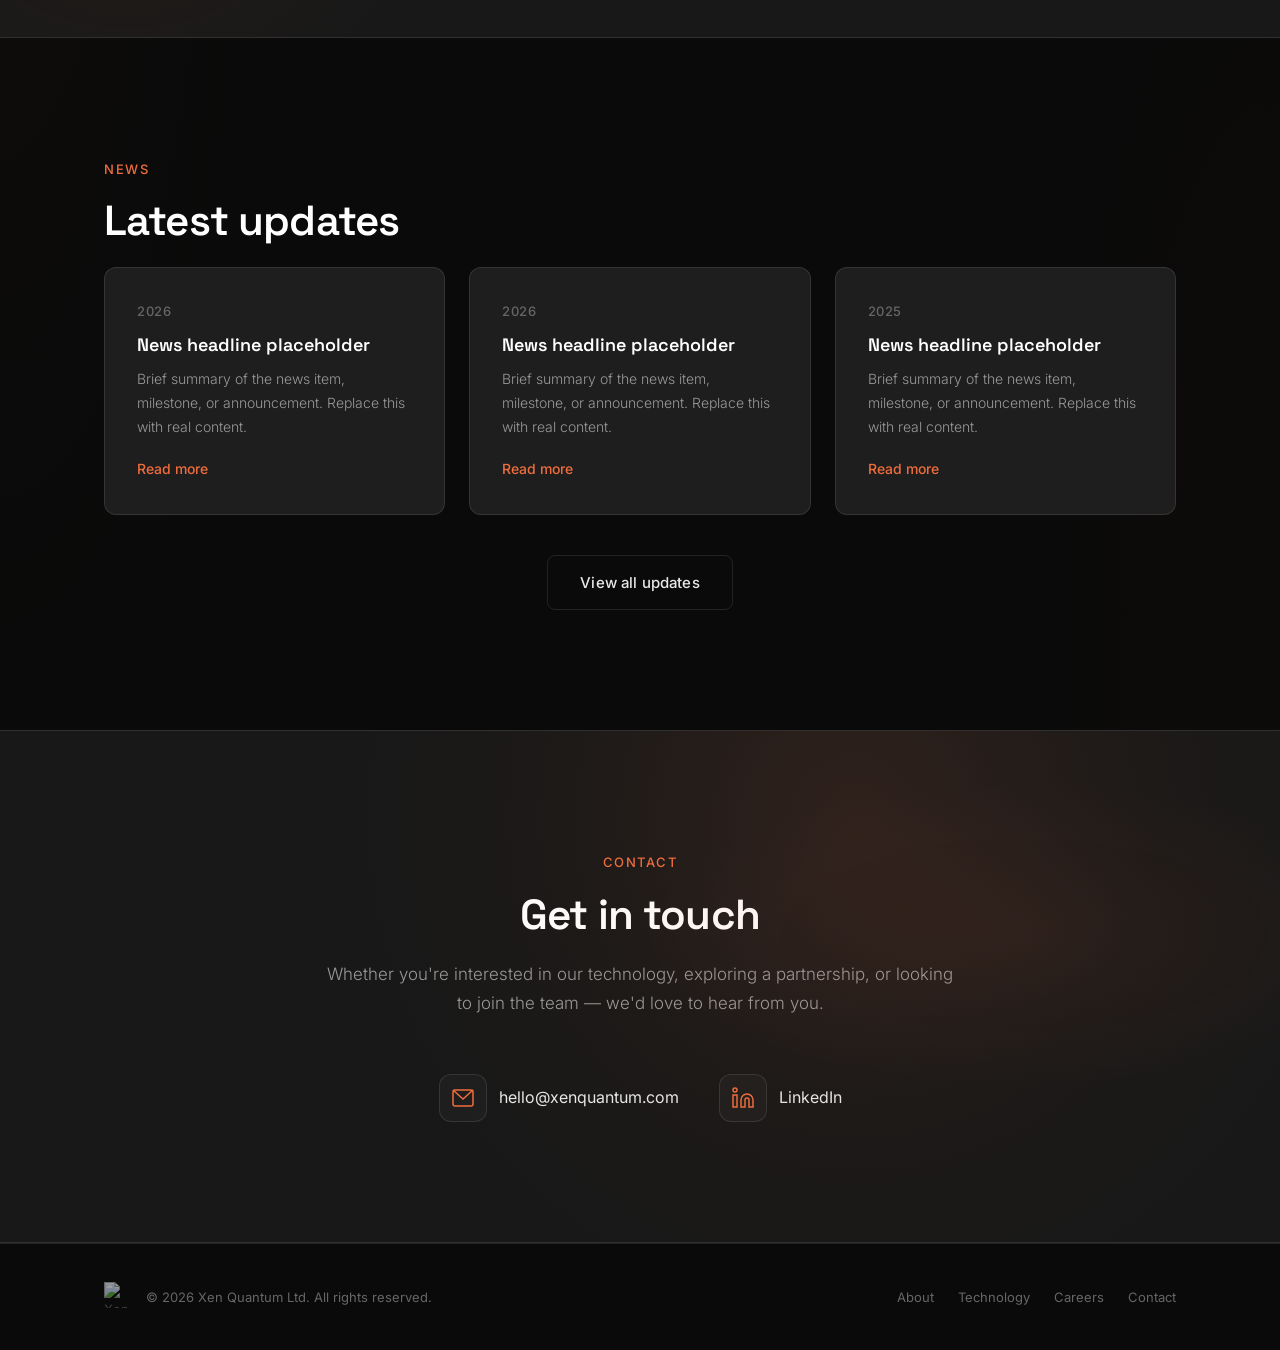
==== commit ac65ddab: "changesd the font of the headers" ====
--- a/index.html
+++ b/index.html
@@ -10,7 +10,7 @@
   <!-- Fonts -->
   <link rel="preconnect" href="https://fonts.googleapis.com">
   <link rel="preconnect" href="https://fonts.gstatic.com" crossorigin>
-  <link href="https://fonts.googleapis.com/css2?family=Cormorant+Garamond:wght@400;500;600;700&family=Inter:wght@300;400;500;600;700&display=swap" rel="stylesheet">
+  <link href="https://fonts.googleapis.com/css2?family=Space+Grotesk:wght@400;500;600;700&family=Inter:wght@300;400;500;600;700&display=swap" rel="stylesheet">
 
   <!-- Styles -->
   <link href="style.css" rel="stylesheet">
--- a/style.css
+++ b/style.css
@@ -19,7 +19,7 @@
   --border: rgba(255, 255, 255, 0.10);
   --border-accent: rgba(239, 109, 61, 0.3);
   --font: 'Inter', -apple-system, BlinkMacSystemFont, 'Segoe UI', sans-serif;
-  --font-display: 'Cormorant Garamond', 'Georgia', serif;
+  --font-display: 'Space Grotesk', 'Inter', sans-serif;
   --nav-height: 72px;
   --container-width: 1120px;
   --section-padding: 120px;
@@ -90,7 +90,7 @@
 
 h1, h2, h3, h4, h5, h6 {
   font-family: var(--font-display);
-  font-weight: 600;
+  font-weight: 500;
   line-height: 1.2;
   color: #ffffff;
 }
@@ -298,7 +298,7 @@
 
 #hero h1 {
   font-size: clamp(36px, 5vw, 64px);
-  font-weight: 700;
+  font-weight: 600;
   line-height: 1.15;
   letter-spacing: -0.03em;
   margin-top: 0px;
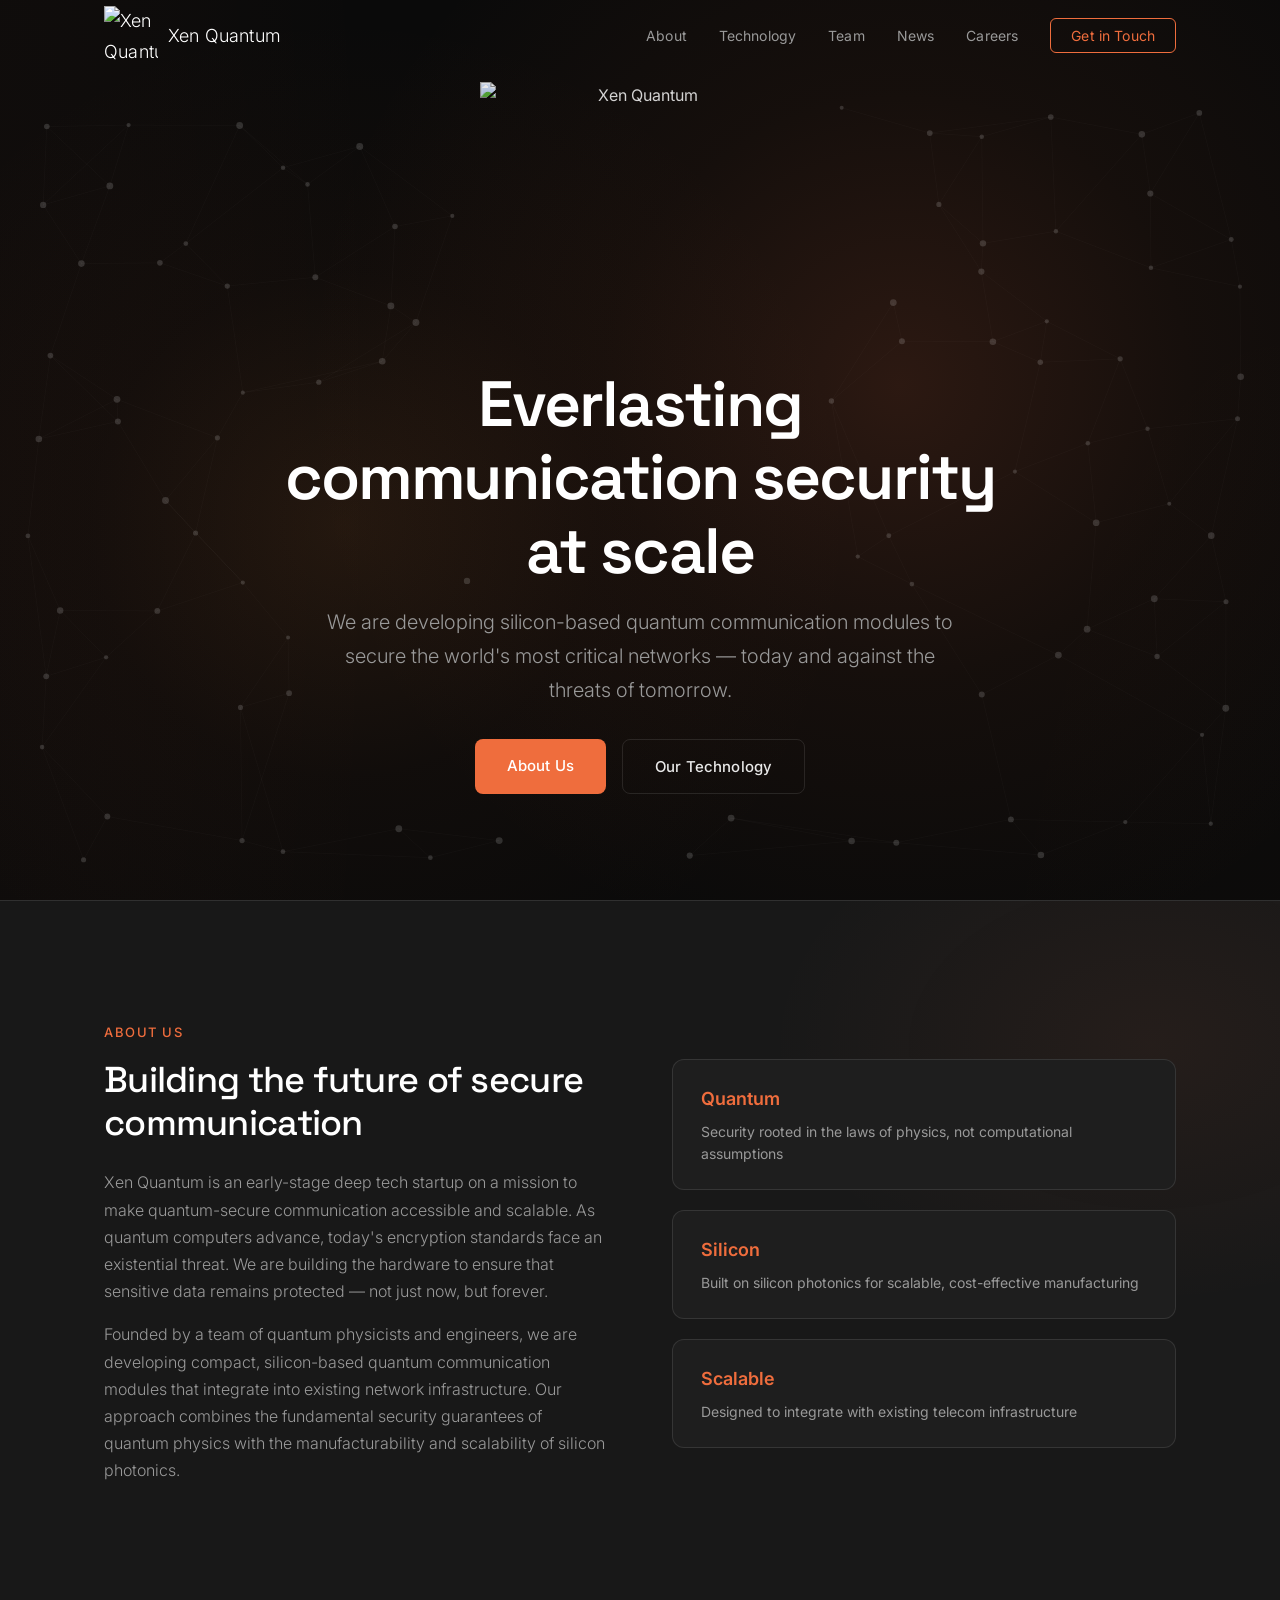
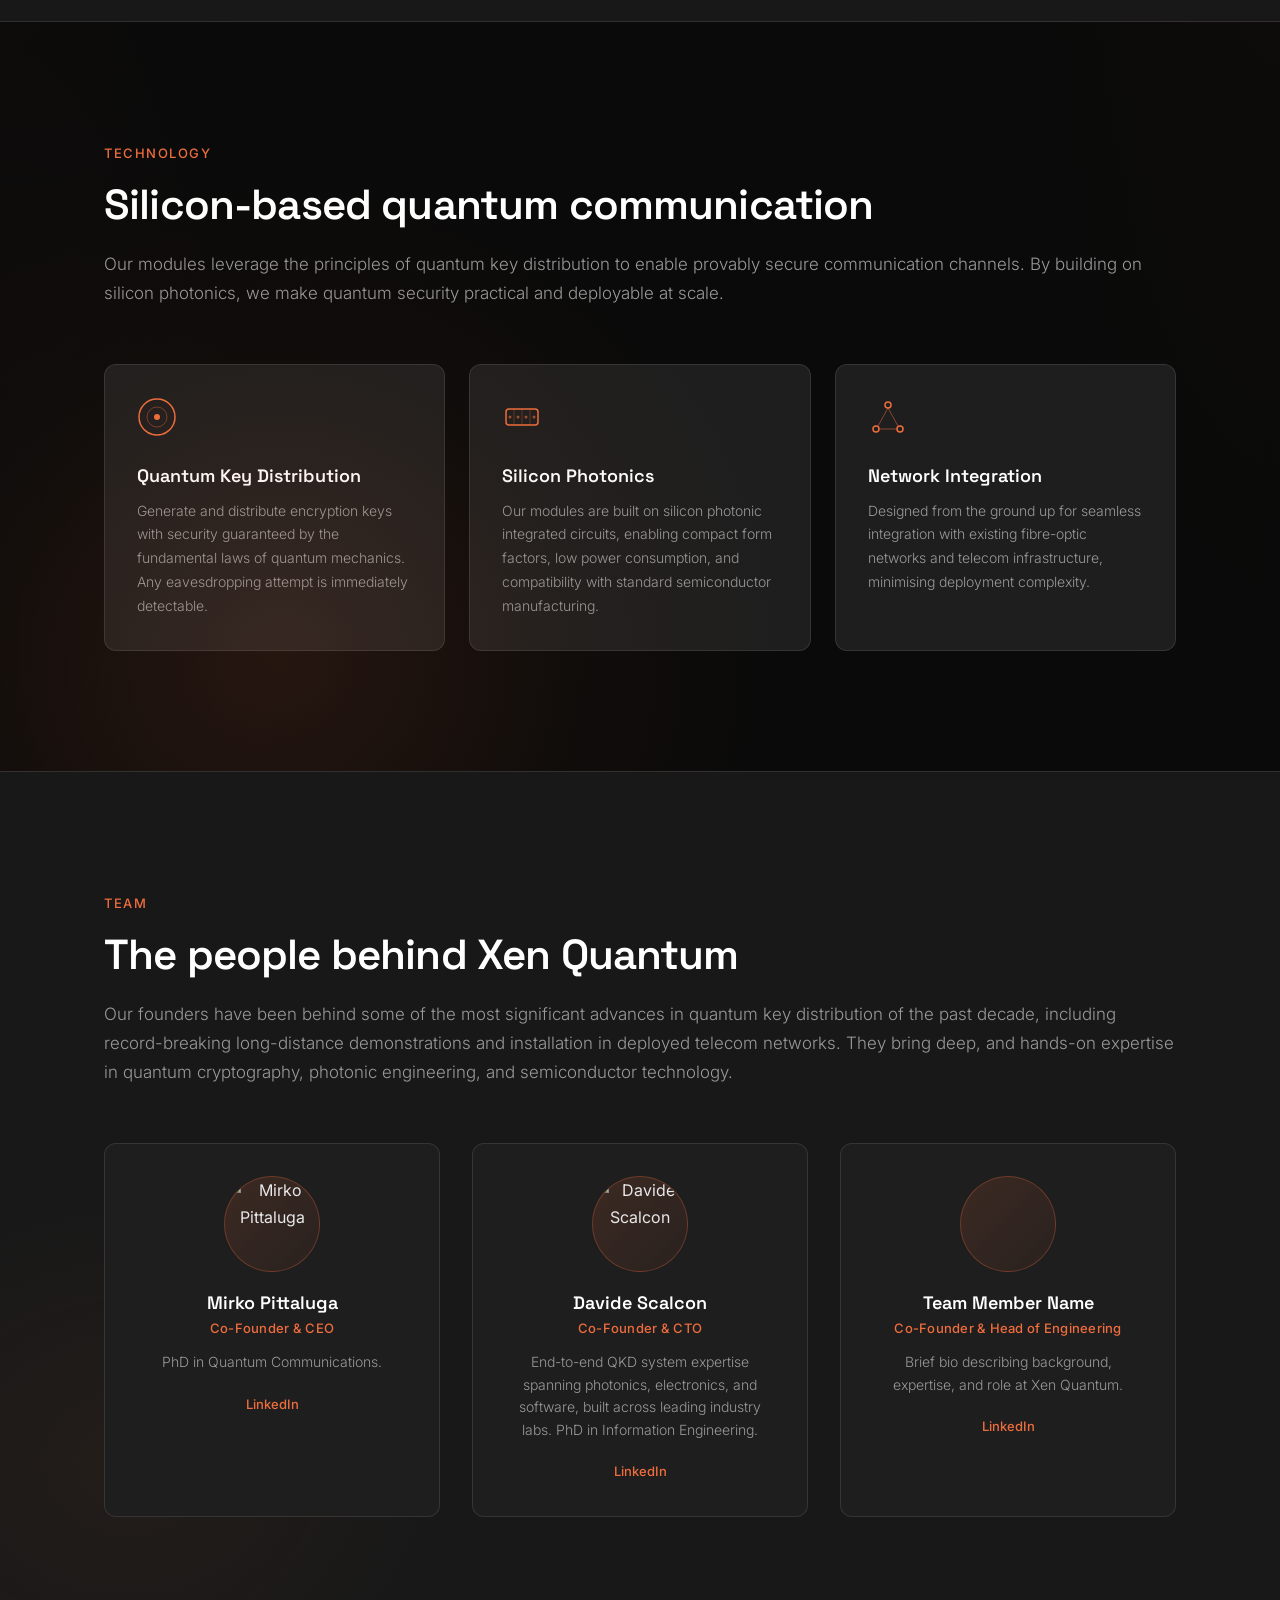
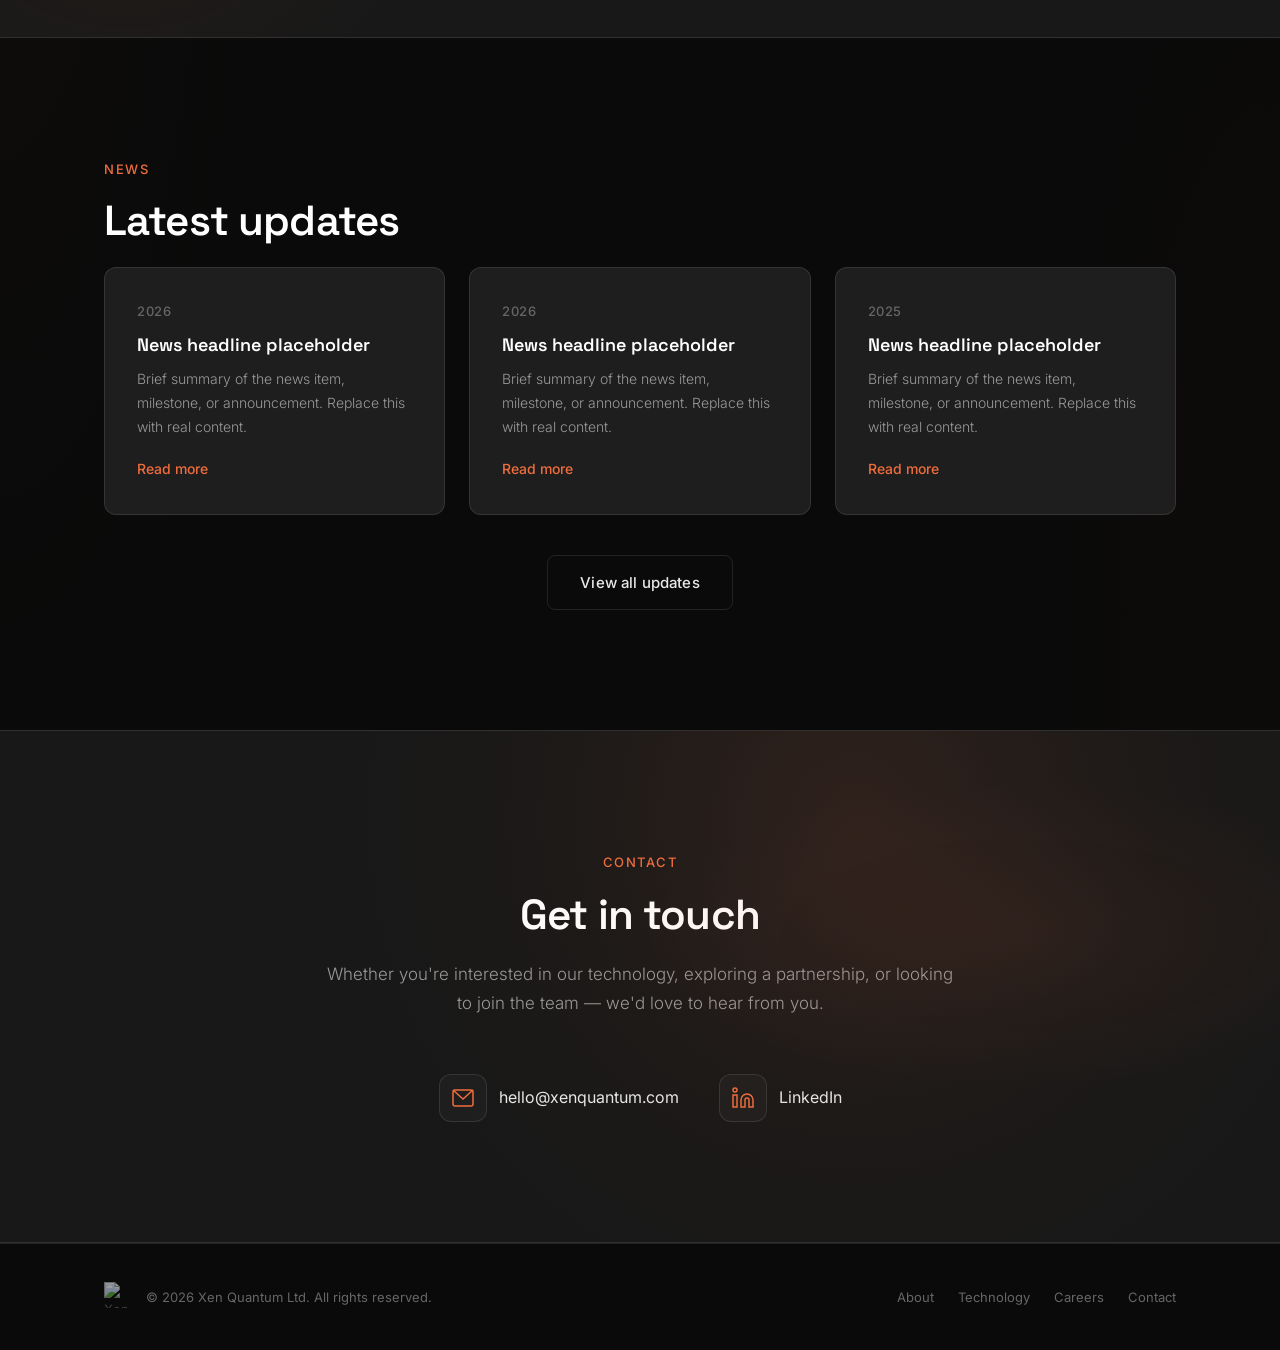
==== commit af13e401: "fixed the title that now can break across two lines" ====
--- a/index.html
+++ b/index.html
@@ -56,7 +56,7 @@
         <source srcset="logos/logo_2-medium.webp" type="image/webp">
         <img src="logos/logo_2-medium.png" alt="Xen Quantum" class="hero-logo" width="320" height="262">
       </picture>
-      <h1><span class="hero-line">Everlasting</span><br><span class="hero-line" style="white-space: nowrap;">communication security</span><br><span class="hero-line">at scale</span></h1>
+      <h1><span class="hero-line">Everlasting</span><br><span class="hero-line">communication security</span><br><span class="hero-line">at scale</span></h1>
       <p class="hero-subtitle">We are developing silicon-based quantum communication modules to secure the world's most critical networks — today and against the threats of tomorrow.</p>
       <div class="hero-actions">
         <a href="#about" class="btn btn-primary">About Us</a>
